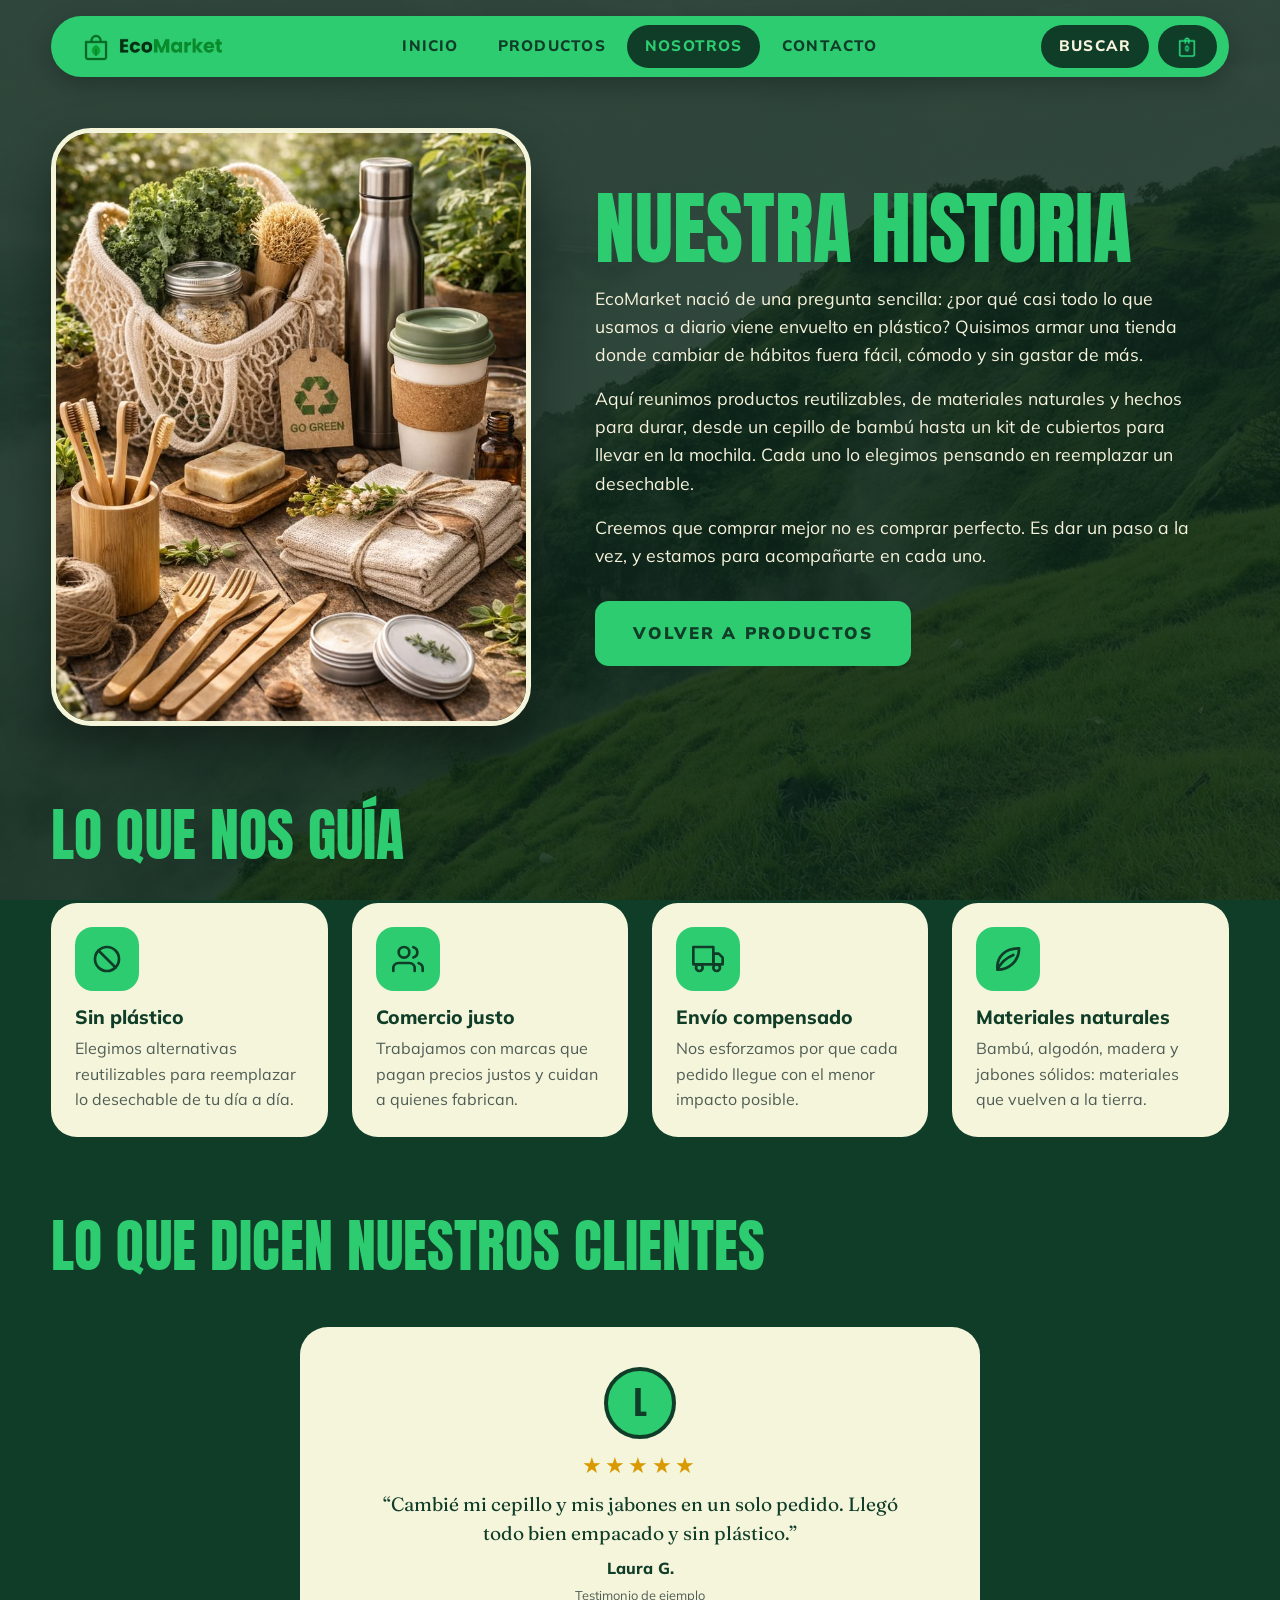
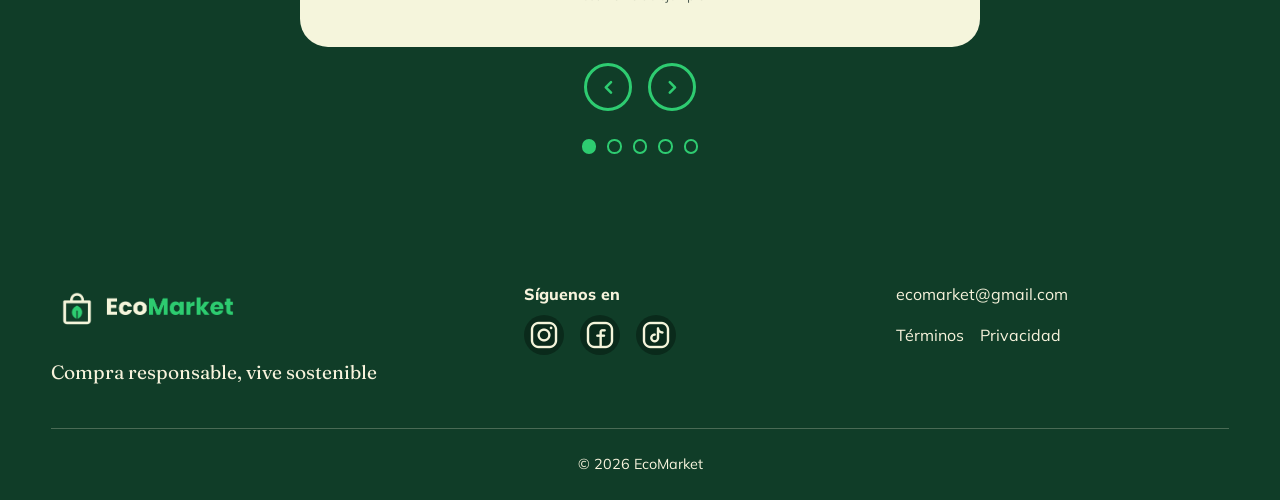
==== views/sobre-nosotros.html @ 4692ae44 "feat(nosotros): pagina sobre nosotros con todo lo requerido" ====
<!DOCTYPE html>
<html lang="es">
<head>
    <meta charset="UTF-8">
    <meta name="viewport" content="width=device-width, initial-scale=1.0">
    <title>Sobre nosotros | EcoMarket</title>
    <link rel="stylesheet" href="../css/main.css">
</head>
<body class="pagina-nosotros">
    <header>
        <a href="../index.html" class="logo">
            <img src="../img/icons/logo-color.jpg" alt="EcoMarket, inicio"></a>
        <nav>
            <ul>
                <li><a href="../index.html">Inicio</a></li>
                <li><a href="productos.html">Productos</a></li>
                <li><a href="sobre-nosotros.html" aria-current="page">Nosotros</a></li>
                <li><a href="contacto.html">Contacto</a></li>
                <li><a href="productos.html#buscar">Buscar</a></li>
                <li><a href="carrito.html"><img src="../img/icons/bolsa_verde.png" alt="Carrito"></a></li>
            </ul>
        </nav>
    </header>

    <main class="nosotros">
        <section class="historia" aria-labelledby="titulo-historia">
            <figure class="historia_imagen">
                <img src="../img/hero/productos-reutilizables.jpg" alt="Productos reutilizables: bolsa de red, cubiertos de bambú y vaso">
            </figure>
            <div class="historia_texto">
                <h1 class="seccion_titulo" id="titulo-historia">Nuestra historia</h1>
                <p>EcoMarket nació de una pregunta sencilla: ¿por qué casi todo lo que usamos a diario viene envuelto en plástico? Quisimos armar una tienda donde cambiar de hábitos fuera fácil, cómodo y sin gastar de más.</p>
                <p>Aquí reunimos productos reutilizables, de materiales naturales y hechos para durar, desde un cepillo de bambú hasta un kit de cubiertos para llevar en la mochila. Cada uno lo elegimos pensando en reemplazar un desechable.</p>
                <p>Creemos que comprar mejor no es comprar perfecto. Es dar un paso a la vez, y estamos para acompañarte en cada uno.</p>
                <a href="productos.html" class="boton-verde">Volver a productos</a>
            </div>
        </section>

        <section class="principios" aria-labelledby="titulo-principios">
            <h2 class="seccion_titulo" id="titulo-principios">Lo que nos guía</h2>
            <ul class="principios_lista">
                    <li>
                        <article class="principio">
                            <span class="principio_icono"><svg viewBox="0 0 24 24" aria-hidden="true"><circle cx="12" cy="12" r="9"/><path d="M5.6 5.6l12.8 12.8"/></svg></span>
                            <h3 class="principio_nombre">Sin plástico</h3>
                            <p>Elegimos alternativas reutilizables para reemplazar lo desechable de tu día a día.</p>
                        </article>
                    </li>
                    <li>
                        <article class="principio">
                            <span class="principio_icono"><svg viewBox="0 0 24 24" aria-hidden="true"><path d="M17 21v-2a4 4 0 0 0-4-4H5a4 4 0 0 0-4 4v2"/><circle cx="9" cy="7" r="4"/><path d="M23 21v-2a4 4 0 0 0-3-3.87"/><path d="M16 3.13a4 4 0 0 1 0 7.75"/></svg></span>
                            <h3 class="principio_nombre">Comercio justo</h3>
                            <p>Trabajamos con marcas que pagan precios justos y cuidan a quienes fabrican.</p>
                        </article>
                    </li>
                    <li>
                        <article class="principio">
                            <span class="principio_icono"><svg viewBox="0 0 24 24" aria-hidden="true"><rect x="1" y="3" width="15" height="13"/><polygon points="16 8 20 8 23 11 23 16 16 16 16 8"/><circle cx="5.5" cy="18.5" r="2.5"/><circle cx="18.5" cy="18.5" r="2.5"/></svg></span>
                            <h3 class="principio_nombre">Envío compensado</h3>
                            <p>Nos esforzamos por que cada pedido llegue con el menor impacto posible.</p>
                        </article>
                    </li>
                    <li>
                        <article class="principio">
                            <span class="principio_icono"><svg viewBox="0 0 24 24" aria-hidden="true"><path d="M20 4C10 4 4 10 4 18c0 1 .1 2 .3 2 8 0 16-6 16-16z"/><path d="M4 20c3-6 7-9 12-11"/></svg></span>
                            <h3 class="principio_nombre">Materiales naturales</h3>
                            <p>Bambú, algodón, madera y jabones sólidos: materiales que vuelven a la tierra.</p>
                        </article>
                    </li>
            </ul>
        </section>

        <section class="testimonios" aria-labelledby="titulo-testimonios">
            <h2 class="seccion_titulo" id="titulo-testimonios">Lo que dicen nuestros clientes</h2>
            <div class="carrusel">
                    <input type="radio" name="testimonio" id="t1" class="carrusel_radio" checked>
                    <input type="radio" name="testimonio" id="t2" class="carrusel_radio">
                    <input type="radio" name="testimonio" id="t3" class="carrusel_radio">
                    <input type="radio" name="testimonio" id="t4" class="carrusel_radio">
                    <input type="radio" name="testimonio" id="t5" class="carrusel_radio">
                <div class="carrusel_ventana">
                    <ul class="carrusel_pista">
                        <li class="carrusel_slide">
                            <figure class="testimonio">
                                <span class="testimonio_avatar" aria-hidden="true">L</span>
                                <span class="testimonio_estrellas" role="img" aria-label="5 de 5 estrellas">★★★★★</span>
                                <blockquote class="testimonio_texto">“Cambié mi cepillo y mis jabones en un solo pedido. Llegó todo bien empacado y sin plástico.”</blockquote>
                                <figcaption>
                                    <span class="testimonio_autor">Laura G.</span><br>
                                    <span class="testimonio_nota">Testimonio de ejemplo</span>
                                </figcaption>
                            </figure>
                            <div class="carrusel_flechas">
                                <label for="t5" class="flecha" aria-label="Testimonio anterior"><svg viewBox="0 0 24 24" aria-hidden="true"><polyline points="15 18 9 12 15 6"/></svg></label>
                                <label for="t2" class="flecha" aria-label="Testimonio siguiente"><svg viewBox="0 0 24 24" aria-hidden="true"><polyline points="9 18 15 12 9 6"/></svg></label>
                            </div>
                        </li>
                        <li class="carrusel_slide">
                            <figure class="testimonio">
                                <span class="testimonio_avatar" aria-hidden="true">A</span>
                                <span class="testimonio_estrellas" role="img" aria-label="5 de 5 estrellas">★★★★★</span>
                                <blockquote class="testimonio_texto">“El kit de cubiertos es perfecto para la oficina. Ya no pido desechables en el almuerzo.”</blockquote>
                                <figcaption>
                                    <span class="testimonio_autor">Andrés R.</span><br>
                                    <span class="testimonio_nota">Testimonio de ejemplo</span>
                                </figcaption>
                            </figure>
                            <div class="carrusel_flechas">
                                <label for="t1" class="flecha" aria-label="Testimonio anterior"><svg viewBox="0 0 24 24" aria-hidden="true"><polyline points="15 18 9 12 15 6"/></svg></label>
                                <label for="t3" class="flecha" aria-label="Testimonio siguiente"><svg viewBox="0 0 24 24" aria-hidden="true"><polyline points="9 18 15 12 9 6"/></svg></label>
                            </div>
                        </li>
                        <li class="carrusel_slide">
                            <figure class="testimonio">
                                <span class="testimonio_avatar" aria-hidden="true">C</span>
                                <span class="testimonio_estrellas" role="img" aria-label="4 de 5 estrellas">★★★★☆</span>
                                <blockquote class="testimonio_texto">“Me gustó que explican de qué está hecho cada producto. Se nota que los eligen con cuidado.”</blockquote>
                                <figcaption>
                                    <span class="testimonio_autor">Camila T.</span><br>
                                    <span class="testimonio_nota">Testimonio de ejemplo</span>
                                </figcaption>
                            </figure>
                            <div class="carrusel_flechas">
                                <label for="t2" class="flecha" aria-label="Testimonio anterior"><svg viewBox="0 0 24 24" aria-hidden="true"><polyline points="15 18 9 12 15 6"/></svg></label>
                                <label for="t4" class="flecha" aria-label="Testimonio siguiente"><svg viewBox="0 0 24 24" aria-hidden="true"><polyline points="9 18 15 12 9 6"/></svg></label>
                            </div>
                        </li>
                        <li class="carrusel_slide">
                            <figure class="testimonio">
                                <span class="testimonio_avatar" aria-hidden="true">J</span>
                                <span class="testimonio_estrellas" role="img" aria-label="5 de 5 estrellas">★★★★★</span>
                                <blockquote class="testimonio_texto">“El vaso plegable cabe en cualquier bolso y lo uso todos los días.”</blockquote>
                                <figcaption>
                                    <span class="testimonio_autor">Julián V.</span><br>
                                    <span class="testimonio_nota">Testimonio de ejemplo</span>
                                </figcaption>
                            </figure>
                            <div class="carrusel_flechas">
                                <label for="t3" class="flecha" aria-label="Testimonio anterior"><svg viewBox="0 0 24 24" aria-hidden="true"><polyline points="15 18 9 12 15 6"/></svg></label>
                                <label for="t5" class="flecha" aria-label="Testimonio siguiente"><svg viewBox="0 0 24 24" aria-hidden="true"><polyline points="9 18 15 12 9 6"/></svg></label>
                            </div>
                        </li>
                        <li class="carrusel_slide">
                            <figure class="testimonio">
                                <span class="testimonio_avatar" aria-hidden="true">V</span>
                                <span class="testimonio_estrellas" role="img" aria-label="4 de 5 estrellas">★★★★☆</span>
                                <blockquote class="testimonio_texto">“Buen precio y buena calidad. Quiero probar el resto de los jabones sólidos.”</blockquote>
                                <figcaption>
                                    <span class="testimonio_autor">Valentina P.</span><br>
                                    <span class="testimonio_nota">Testimonio de ejemplo</span>
                                </figcaption>
                            </figure>
                            <div class="carrusel_flechas">
                                <label for="t4" class="flecha" aria-label="Testimonio anterior"><svg viewBox="0 0 24 24" aria-hidden="true"><polyline points="15 18 9 12 15 6"/></svg></label>
                                <label for="t1" class="flecha" aria-label="Testimonio siguiente"><svg viewBox="0 0 24 24" aria-hidden="true"><polyline points="9 18 15 12 9 6"/></svg></label>
                            </div>
                        </li>
                    </ul>
                </div>
                <div class="carrusel_puntos">
                    <label for="t1" aria-label="Ver testimonio 1"></label>
                    <label for="t2" aria-label="Ver testimonio 2"></label>
                    <label for="t3" aria-label="Ver testimonio 3"></label>
                    <label for="t4" aria-label="Ver testimonio 4"></label>
                    <label for="t5" aria-label="Ver testimonio 5"></label>
                </div>
            </div>
        </section>
    </main>

    <footer>
        <div class="footer_marca">
            <a href="../index.html" class="footer_logo">
                <img src="../img/icons/logo-claro.jpg" alt="EcoMarket, inicio">
            </a>
            <p class="footer_titulo">Compra responsable, vive sostenible</p>
        </div>

        <div class="footer_redes">
            <p>Síguenos en</p>
            <ul>
                <li><a href="#"><img src="../img/icons/instagram.jpg" alt="Instagram"></a></li>
                <li><a href="#"><img src="../img/icons/facebook.jpg" alt="Facebook"></a></li>
                <li><a href="#"><img src="../img/icons/tiktok.jpg" alt="TikTok"></a></li>
            </ul>
        </div>

        <div class="footer_contacto">
            <a href="mailto:ecomarket@gmail.com">ecomarket@gmail.com</a>
            <ul>
                <li><a href="#">Términos</a></li>
                <li><a href="#">Privacidad</a></li>
            </ul>
        </div>

        <p class="footer_derechos">© 2026 EcoMarket</p>
    </footer>
</body>
</html>
---- css/main.css ----
@import url("https://fonts.googleapis.com/css2?family=Anton&family=Fraunces:opsz,wght@9..144,600&family=Mulish:wght@400;600;800;900&display=swap");
@import url("layout.css");
@import url("components.css");
@import url("animations.css");

:root {
    --c-verde: #2ecc71;
    --c-verde-medio: #27ae60;
    --c-bosque: #103d28;
    --c-beige: #f5f5dc;
    --c-marfil: #f7f3dc;
    --c-blanco: #ffffff;
    --c-texto: #1b2a21;
    --c-texto-suave: #4f5d54;

    --f-display: "Anton", Impact, sans-serif;
    --f-titulos: "Fraunces", Georgia, serif;
    --f-cuerpo: "Mulish", "Segoe UI", Arial, sans-serif;

    --espacio-1: 0.5rem;
    --espacio-2: 1rem;
    --espacio-3: 1.5rem;
    --espacio-4: 2.5rem;
    --espacio-5: 4rem;
    --margen-pagina: clamp(1rem, 4vw, 4rem);
    --ancho-max: 1200px;

    --transicion: 0.25s ease;
}

*,
*::before,
*::after {
    box-sizing: border-box;
    margin: 0;
    padding: 0;
}

html {
    scroll-behavior: smooth;
}

img {
    display: block;
    max-width: 100%;
}

ul {
    list-style: none;
}

a {
    color: inherit;
    text-decoration: none;
}

body {
    font-family: var(--f-cuerpo);
    font-size: 1rem;
    line-height: 1.6;
    color: var(--c-texto);
    background: var(--c-beige);
}

h1,
h2,
h3 {
    line-height: 1.1;
}

h2 {
    font-family: var(--f-titulos);
    font-size: clamp(1.8rem, 4vw, 2.6rem);
    font-weight: 600;
}

h3 {
    font-size: 1.15rem;
    font-weight: 800;
}

a:focus-visible {
    outline: 3px solid var(--c-verde);
    outline-offset: 3px;
}

@media (prefers-reduced-motion: reduce) {
    html {
        scroll-behavior: auto;
    }

    * {
        transition: none !important;
    }
}
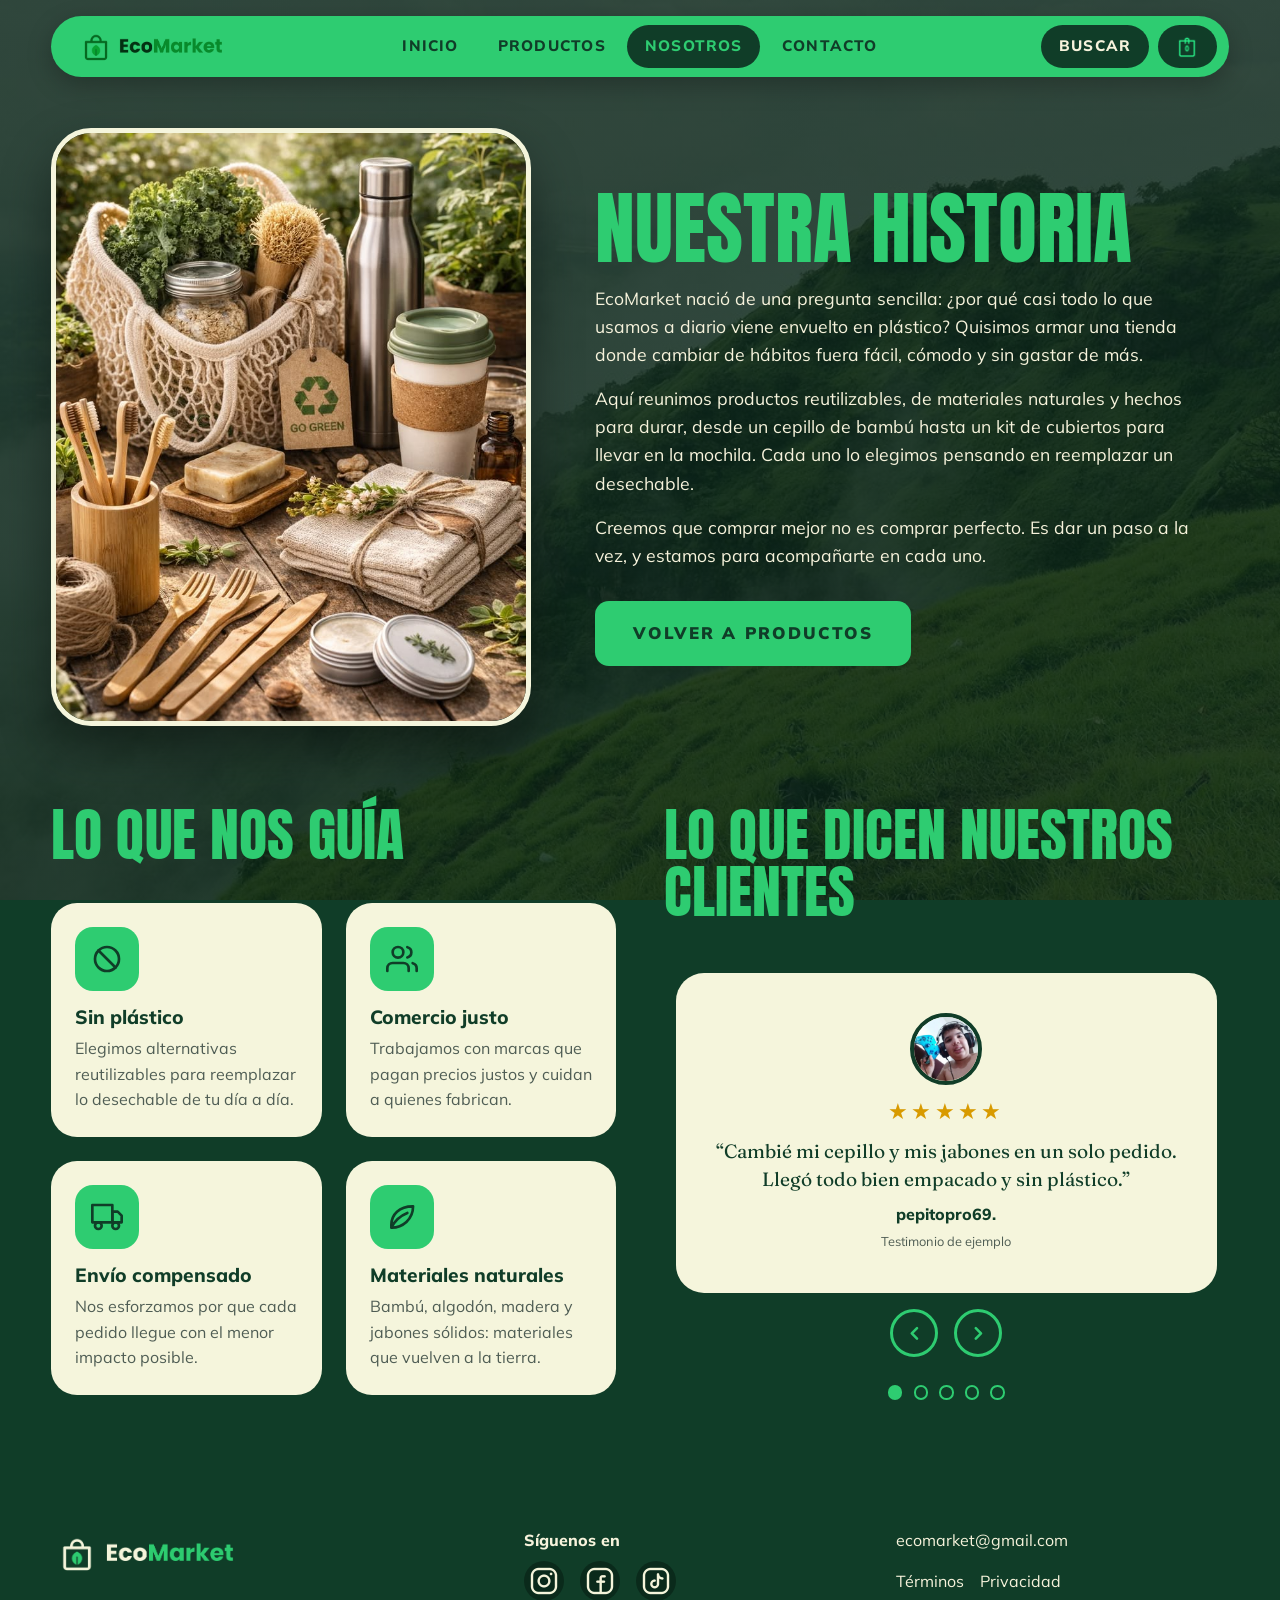
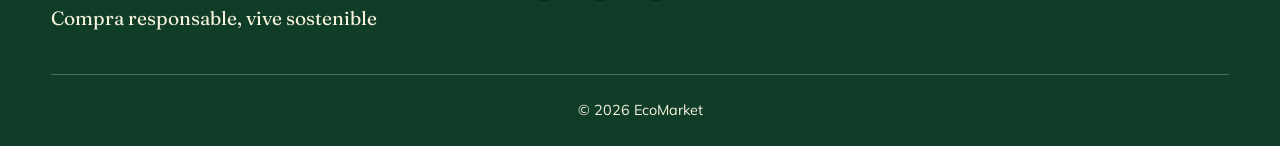
==== commit 0e14d13b: "feat(nosotros): avatares y nombres en las reseñas de clientes" ====
--- a/views/sobre-nosotros.html
+++ b/views/sobre-nosotros.html
@@ -82,11 +82,11 @@
                     <ul class="carrusel_pista">
                         <li class="carrusel_slide">
                             <figure class="testimonio">
-                                <span class="testimonio_avatar" aria-hidden="true">L</span>
+                                <img class="testimonio_avatar" src="../img/icons/foto-resena1.jpg" alt="Foto de Laura" width="72" height="72">
                                 <span class="testimonio_estrellas" role="img" aria-label="5 de 5 estrellas">★★★★★</span>
                                 <blockquote class="testimonio_texto">“Cambié mi cepillo y mis jabones en un solo pedido. Llegó todo bien empacado y sin plástico.”</blockquote>
                                 <figcaption>
-                                    <span class="testimonio_autor">Laura G.</span><br>
+                                    <span class="testimonio_autor">pepitopro69.</span><br>
                                     <span class="testimonio_nota">Testimonio de ejemplo</span>
                                 </figcaption>
                             </figure>
@@ -97,11 +97,11 @@
                         </li>
                         <li class="carrusel_slide">
                             <figure class="testimonio">
-                                <span class="testimonio_avatar" aria-hidden="true">A</span>
+                                <img class="testimonio_avatar" src="../img/icons/foto-resena2.jpg" alt="Foto de Andrés" width="72" height="72">
                                 <span class="testimonio_estrellas" role="img" aria-label="5 de 5 estrellas">★★★★★</span>
                                 <blockquote class="testimonio_texto">“El kit de cubiertos es perfecto para la oficina. Ya no pido desechables en el almuerzo.”</blockquote>
                                 <figcaption>
-                                    <span class="testimonio_autor">Andrés R.</span><br>
+                                    <span class="testimonio_autor">carlos_xd</span><br>
                                     <span class="testimonio_nota">Testimonio de ejemplo</span>
                                 </figcaption>
                             </figure>
@@ -112,11 +112,11 @@
                         </li>
                         <li class="carrusel_slide">
                             <figure class="testimonio">
-                                <span class="testimonio_avatar" aria-hidden="true">C</span>
+                                <img class="testimonio_avatar" src="../img/icons/foto-resena3.png" alt="Foto de Camila" width="72" height="72">
                                 <span class="testimonio_estrellas" role="img" aria-label="4 de 5 estrellas">★★★★☆</span>
                                 <blockquote class="testimonio_texto">“Me gustó que explican de qué está hecho cada producto. Se nota que los eligen con cuidado.”</blockquote>
                                 <figcaption>
-                                    <span class="testimonio_autor">Camila T.</span><br>
+                                    <span class="testimonio_autor">david.exe</span><br>
                                     <span class="testimonio_nota">Testimonio de ejemplo</span>
                                 </figcaption>
                             </figure>
@@ -127,11 +127,11 @@
                         </li>
                         <li class="carrusel_slide">
                             <figure class="testimonio">
-                                <span class="testimonio_avatar" aria-hidden="true">J</span>
+                                <img class="testimonio_avatar" src="../img/icons/foto-resena4.jpg" alt="Foto de Julián" width="72" height="72">
                                 <span class="testimonio_estrellas" role="img" aria-label="5 de 5 estrellas">★★★★★</span>
                                 <blockquote class="testimonio_texto">“El vaso plegable cabe en cualquier bolso y lo uso todos los días.”</blockquote>
                                 <figcaption>
-                                    <span class="testimonio_autor">Julián V.</span><br>
+                                    <span class="testimonio_autor">vegetta888</span><br>
                                     <span class="testimonio_nota">Testimonio de ejemplo</span>
                                 </figcaption>
                             </figure>
@@ -142,11 +142,11 @@
                         </li>
                         <li class="carrusel_slide">
                             <figure class="testimonio">
-                                <span class="testimonio_avatar" aria-hidden="true">V</span>
+                                <img class="testimonio_avatar" src="../img/icons/foto-resena5.jpg" alt="Foto de Valentina" width="72" height="72">
                                 <span class="testimonio_estrellas" role="img" aria-label="4 de 5 estrellas">★★★★☆</span>
                                 <blockquote class="testimonio_texto">“Buen precio y buena calidad. Quiero probar el resto de los jabones sólidos.”</blockquote>
                                 <figcaption>
-                                    <span class="testimonio_autor">Valentina P.</span><br>
+                                    <span class="testimonio_autor">ishowspaad</span><br>
                                     <span class="testimonio_nota">Testimonio de ejemplo</span>
                                 </figcaption>
                             </figure>
